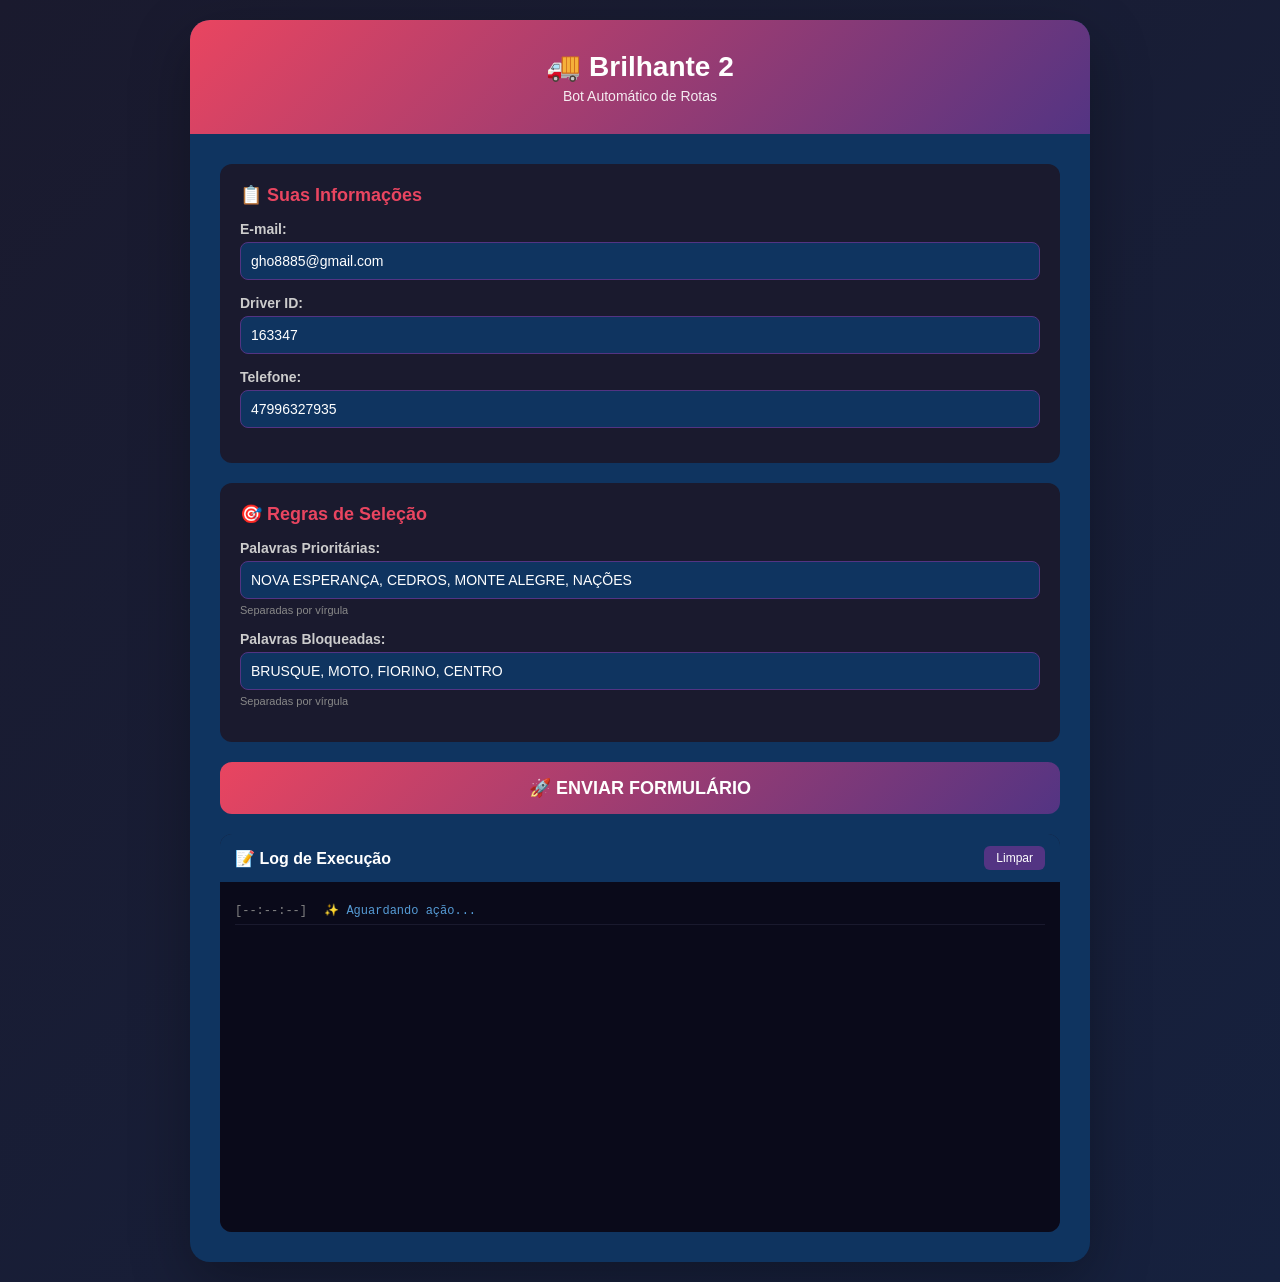
==== index.html @ edc4f76c "ok" ====
<!DOCTYPE html>
<html lang="pt-br">
<head>
    <meta charset="UTF-8">
    <meta name="viewport" content="width=device-width, initial-scale=1.0">
    <title>Brilhante 2 - Bot Automático</title>
    <link rel="stylesheet" href="/static/style.css">
</head>
<body>
    <div class="container">
        <div class="card">
            <div class="header">
                <h1>🚚 Brilhante 2</h1>
                <p>Bot Automático de Rotas</p>
            </div>
            
            <div class="content">
                <div class="config-section">
                    <h3>📋 Suas Informações</h3>
                    <div class="form-group">
                        <label>E-mail:</label>
                        <input type="email" id="email" value="gho8885@gmail.com">
                    </div>
                    <div class="form-group">
                        <label>Driver ID:</label>
                        <input type="text" id="driverId" value="163347">
                    </div>
                    <div class="form-group">
                        <label>Telefone:</label>
                        <input type="text" id="telefone" value="47996327935">
                    </div>
                </div>

                <div class="config-section">
                    <h3>🎯 Regras de Seleção</h3>
                    <div class="form-group">
                        <label>Palavras Prioritárias:</label>
                        <input type="text" id="prioridades" value="NOVA ESPERANÇA, CEDROS, MONTE ALEGRE, NAÇÕES">
                        <small>Separadas por vírgula</small>
                    </div>
                    <div class="form-group">
                        <label>Palavras Bloqueadas:</label>
                        <input type="text" id="bloqueadas" value="BRUSQUE, MOTO, FIORINO, CENTRO">
                        <small>Separadas por vírgula</small>
                    </div>
                </div>

                <button id="btnEnviar" class="btn-enviar">
                    🚀 ENVIAR FORMULÁRIO
                </button>

                <div class="log-section">
                    <div class="log-header">
                        <span>📝 Log de Execução</span>
                        <button id="btnLimpar" class="btn-clear">Limpar</button>
                    </div>
                    <div id="logContent" class="log-content">
                        <div class="log-entry info">
                            <span class="timestamp">[--:--:--]</span>
                            <span>✨ Aguardando ação...</span>
                        </div>
                    </div>
                </div>
            </div>
        </div>
    </div>

    <script>
        const btnEnviar = document.getElementById('btnEnviar');
        const btnLimpar = document.getElementById('btnLimpar');
        const logContent = document.getElementById('logContent');

        function addLog(message, type = 'info') {
            const logEntry = document.createElement('div');
            logEntry.className = `log-entry ${type}`;
            const timestamp = new Date().toLocaleTimeString();
            logEntry.innerHTML = `
                <span class="timestamp">[${timestamp}]</span>
                <span>${message}</span>
            `;
            logContent.appendChild(logEntry);
            logEntry.scrollIntoView({ behavior: 'smooth', block: 'nearest' });
        }

        function limparLog() {
            logContent.innerHTML = '';
            addLog('✨ Log limpo', 'info');
        }

        async function enviarFormulario() {
            btnEnviar.disabled = true;
            btnEnviar.textContent = '⏳ ENVIANDO...';
            
            addLog('🚀 Iniciando Brilhante 2 Bot...', 'info');
            
            const dados = {
                email: document.getElementById('email').value,
                driverId: document.getElementById('driverId').value,
                telefone: document.getElementById('telefone').value,
                prioridades: document.getElementById('prioridades').value.split(',').map(p => p.trim()),
                bloqueadas: document.getElementById('bloqueadas').value.split(',').map(b => b.trim())
            };
            
            try {
                const response = await fetch('/api/enviar', {
                    method: 'POST',
                    headers: {
                        'Content-Type': 'application/json',
                    },
                    body: JSON.stringify(dados)
                });
                
                const resultado = await response.json();
                
                for (const log of resultado.logs) {
                    addLog(log.message, log.type);
                }
                
                if (resultado.sucesso) {
                    addLog(`🎉 PROCESSO FINALIZADO COM SUCESSO!`, 'success');
                } else {
                    addLog(`❌ PROCESSO FINALIZADO COM FALHA!`, 'error');
                }
                
            } catch (error) {
                addLog(`❌ Erro de conexão: ${error.message}`, 'error');
                addLog(`🔧 Certifique-se que o servidor Python está rodando!`, 'warning');
            }
            
            btnEnviar.disabled = false;
            btnEnviar.textContent = '🚀 ENVIAR FORMULÁRIO';
        }
        
        btnEnviar.addEventListener('click', enviarFormulario);
        btnLimpar.addEventListener('click', limparLog);
    </script>
</body>
</html>
---- static/style.css ----
* {
    margin: 0;
    padding: 0;
    box-sizing: border-box;
}

body {
    font-family: 'Segoe UI', Tahoma, Geneva, Verdana, sans-serif;
    background: linear-gradient(135deg, #1a1a2e 0%, #16213e 100%);
    min-height: 100vh;
    padding: 20px;
}

.container {
    max-width: 900px;
    margin: 0 auto;
}

.card {
    background: #0f3460;
    border-radius: 20px;
    box-shadow: 0 20px 60px rgba(0,0,0,0.3);
    overflow: hidden;
}

.header {
    background: linear-gradient(135deg, #e94560 0%, #533483 100%);
    color: white;
    padding: 30px;
    text-align: center;
}

.header h1 {
    font-size: 28px;
    margin-bottom: 5px;
}

.header p {
    font-size: 14px;
    opacity: 0.9;
}

.content {
    padding: 30px;
}

.config-section {
    background: #1a1a2e;
    border-radius: 12px;
    padding: 20px;
    margin-bottom: 20px;
}

.config-section h3 {
    color: #e94560;
    margin-bottom: 15px;
    font-size: 18px;
}

.form-group {
    margin-bottom: 15px;
}

.form-group label {
    display: block;
    color: #ccc;
    margin-bottom: 5px;
    font-size: 14px;
    font-weight: bold;
}

.form-group input {
    width: 100%;
    padding: 10px;
    background: #0f3460;
    border: 1px solid #533483;
    border-radius: 8px;
    color: white;
    font-size: 14px;
}

.form-group input:focus {
    outline: none;
    border-color: #e94560;
}

.form-group small {
    display: block;
    color: #888;
    font-size: 11px;
    margin-top: 5px;
}

.btn-enviar {
    width: 100%;
    padding: 15px;
    background: linear-gradient(135deg, #e94560 0%, #533483 100%);
    color: white;
    border: none;
    border-radius: 12px;
    font-size: 18px;
    font-weight: bold;
    cursor: pointer;
    transition: transform 0.2s, box-shadow 0.2s;
    margin-bottom: 20px;
}

.btn-enviar:hover {
    transform: translateY(-2px);
    box-shadow: 0 5px 20px rgba(233,69,96,0.4);
}

.btn-enviar:disabled {
    opacity: 0.6;
    cursor: not-allowed;
    transform: none;
}

.log-section {
    background: #1a1a2e;
    border-radius: 12px;
    overflow: hidden;
}

.log-header {
    background: #0f3460;
    padding: 12px 15px;
    display: flex;
    justify-content: space-between;
    align-items: center;
    color: white;
    font-weight: bold;
}

.btn-clear {
    background: #533483;
    color: white;
    border: none;
    padding: 5px 12px;
    border-radius: 6px;
    cursor: pointer;
    font-size: 12px;
}

.btn-clear:hover {
    background: #e94560;
}

.log-content {
    height: 350px;
    overflow-y: auto;
    padding: 15px;
    background: #0a0a1a;
    font-family: 'Courier New', monospace;
    font-size: 12px;
}

.log-entry {
    padding: 6px 0;
    border-bottom: 1px solid #1a1a2e;
    margin-bottom: 4px;
}

.log-entry.success {
    color: #4ec9b0;
}

.log-entry.error {
    color: #f48771;
}

.log-entry.info {
    color: #569cd6;
}

.log-entry.warning {
    color: #dcdcaa;
}

.timestamp {
    color: #858585;
    margin-right: 10px;
}

@media (max-width: 600px) {
    .content {
        padding: 20px;
    }
}
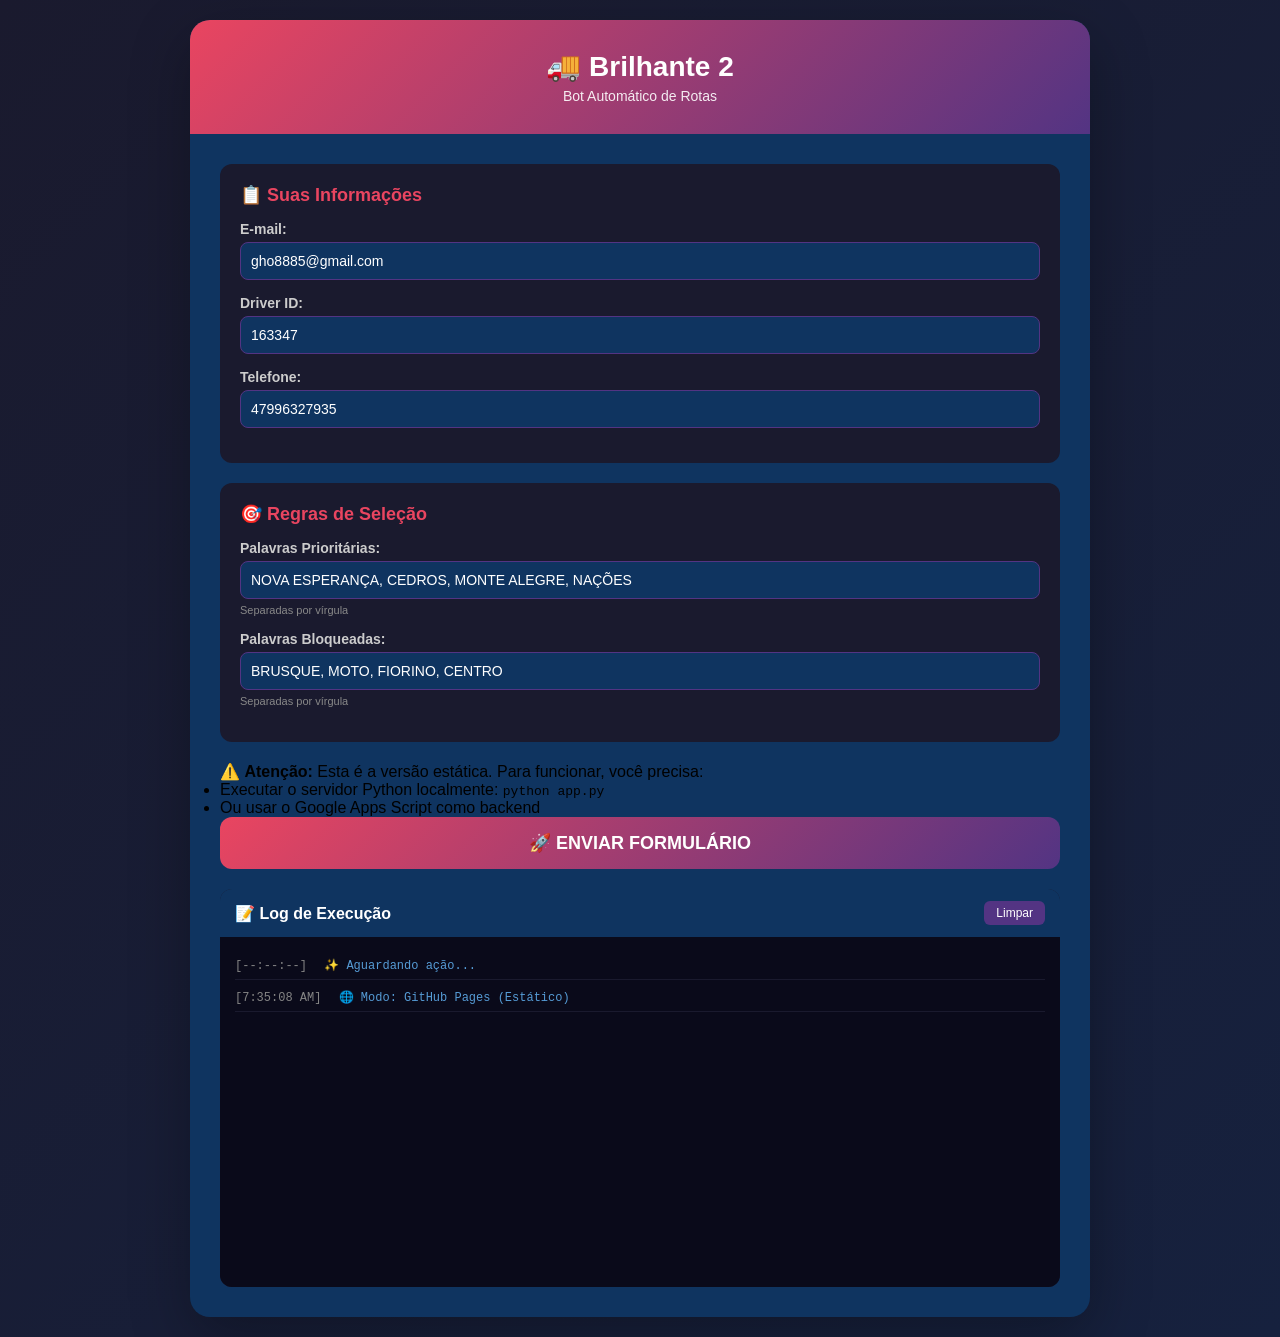
==== commit 899f5f9b: "ok" ====
--- a/index.html
+++ b/index.html
@@ -4,7 +4,7 @@
     <meta charset="UTF-8">
     <meta name="viewport" content="width=device-width, initial-scale=1.0">
     <title>Brilhante 2 - Bot Automático</title>
-    <link rel="stylesheet" href="/static/style.css">
+    <link rel="stylesheet" href="static/style.css">
 </head>
 <body>
     <div class="container">
@@ -45,6 +45,14 @@
                     </div>
                 </div>
 
+                <div class="info-box">
+                    <p>⚠️ <strong>Atenção:</strong> Esta é a versão estática. Para funcionar, você precisa:</p>
+                    <ul>
+                        <li>Executar o servidor Python localmente: <code>python app.py</code></li>
+                        <li>Ou usar o Google Apps Script como backend</li>
+                    </ul>
+                </div>
+
                 <button id="btnEnviar" class="btn-enviar">
                     🚀 ENVIAR FORMULÁRIO
                 </button>
@@ -70,6 +78,10 @@
         const btnLimpar = document.getElementById('btnLimpar');
         const logContent = document.getElementById('logContent');
 
+        // Detecta se está rodando localmente ou no GitHub Pages
+        const isLocal = window.location.hostname === 'localhost' || window.location.hostname === '127.0.0.1';
+        const API_URL = isLocal ? '/api/enviar' : 'https://script.google.com/macros/s/SEU_SCRIPT_ID/exec';
+
         function addLog(message, type = 'info') {
             const logEntry = document.createElement('div');
             logEntry.className = `log-entry ${type}`;
@@ -91,7 +103,7 @@
             btnEnviar.disabled = true;
             btnEnviar.textContent = '⏳ ENVIANDO...';
             
-            addLog('🚀 Iniciando Brilhante 2 Bot...', 'info');
+            addLog('🚀 Iniciando Brilhante Bot...', 'info');
             
             const dados = {
                 email: document.getElementById('email').value,
@@ -102,29 +114,40 @@
             };
             
             try {
-                const response = await fetch('/api/enviar', {
-                    method: 'POST',
-                    headers: {
-                        'Content-Type': 'application/json',
-                    },
-                    body: JSON.stringify(dados)
-                });
+                let response;
                 
-                const resultado = await response.json();
-                
-                for (const log of resultado.logs) {
-                    addLog(log.message, log.type);
-                }
-                
-                if (resultado.sucesso) {
-                    addLog(`🎉 PROCESSO FINALIZADO COM SUCESSO!`, 'success');
+                if (isLocal) {
+                    // Chama o backend Flask local
+                    response = await fetch(API_URL, {
+                        method: 'POST',
+                        headers: { 'Content-Type': 'application/json' },
+                        body: JSON.stringify(dados)
+                    });
+                    const resultado = await response.json();
+                    
+                    for (const log of resultado.logs) {
+                        addLog(log.message, log.type);
+                    }
+                    
+                    if (resultado.sucesso) {
+                        addLog(`🎉 PROCESSO FINALIZADO COM SUCESSO!`, 'success');
+                    } else {
+                        addLog(`❌ PROCESSO FINALIZADO COM FALHA!`, 'error');
+                    }
                 } else {
-                    addLog(`❌ PROCESSO FINALIZADO COM FALHA!`, 'error');
+                    // Modo GitHub Pages - precisa de um backend (Google Apps Script)
+                    addLog(`⚠️ Modo GitHub Pages: Você precisa configurar um backend!`, 'warning');
+                    addLog(`🔧 Configure o Google Apps Script e atualize o API_URL`, 'warning');
+                    addLog(`📝 Execute localmente com 'python app.py' para testes completos`, 'info');
+                    
+                    // Tenta abrir o Google Apps Script em nova aba
+                    window.open('https://script.google.com/macros/s/SEU_SCRIPT_ID/exec', '_blank');
                 }
                 
             } catch (error) {
                 addLog(`❌ Erro de conexão: ${error.message}`, 'error');
                 addLog(`🔧 Certifique-se que o servidor Python está rodando!`, 'warning');
+                addLog(`💡 Execute: python app.py`, 'info');
             }
             
             btnEnviar.disabled = false;
@@ -133,6 +156,8 @@
         
         btnEnviar.addEventListener('click', enviarFormulario);
         btnLimpar.addEventListener('click', limparLog);
+        
+        addLog(`🌐 Modo: ${isLocal ? 'Local (Flask)' : 'GitHub Pages (Estático)'}`, 'info');
     </script>
 </body>
 </html>
